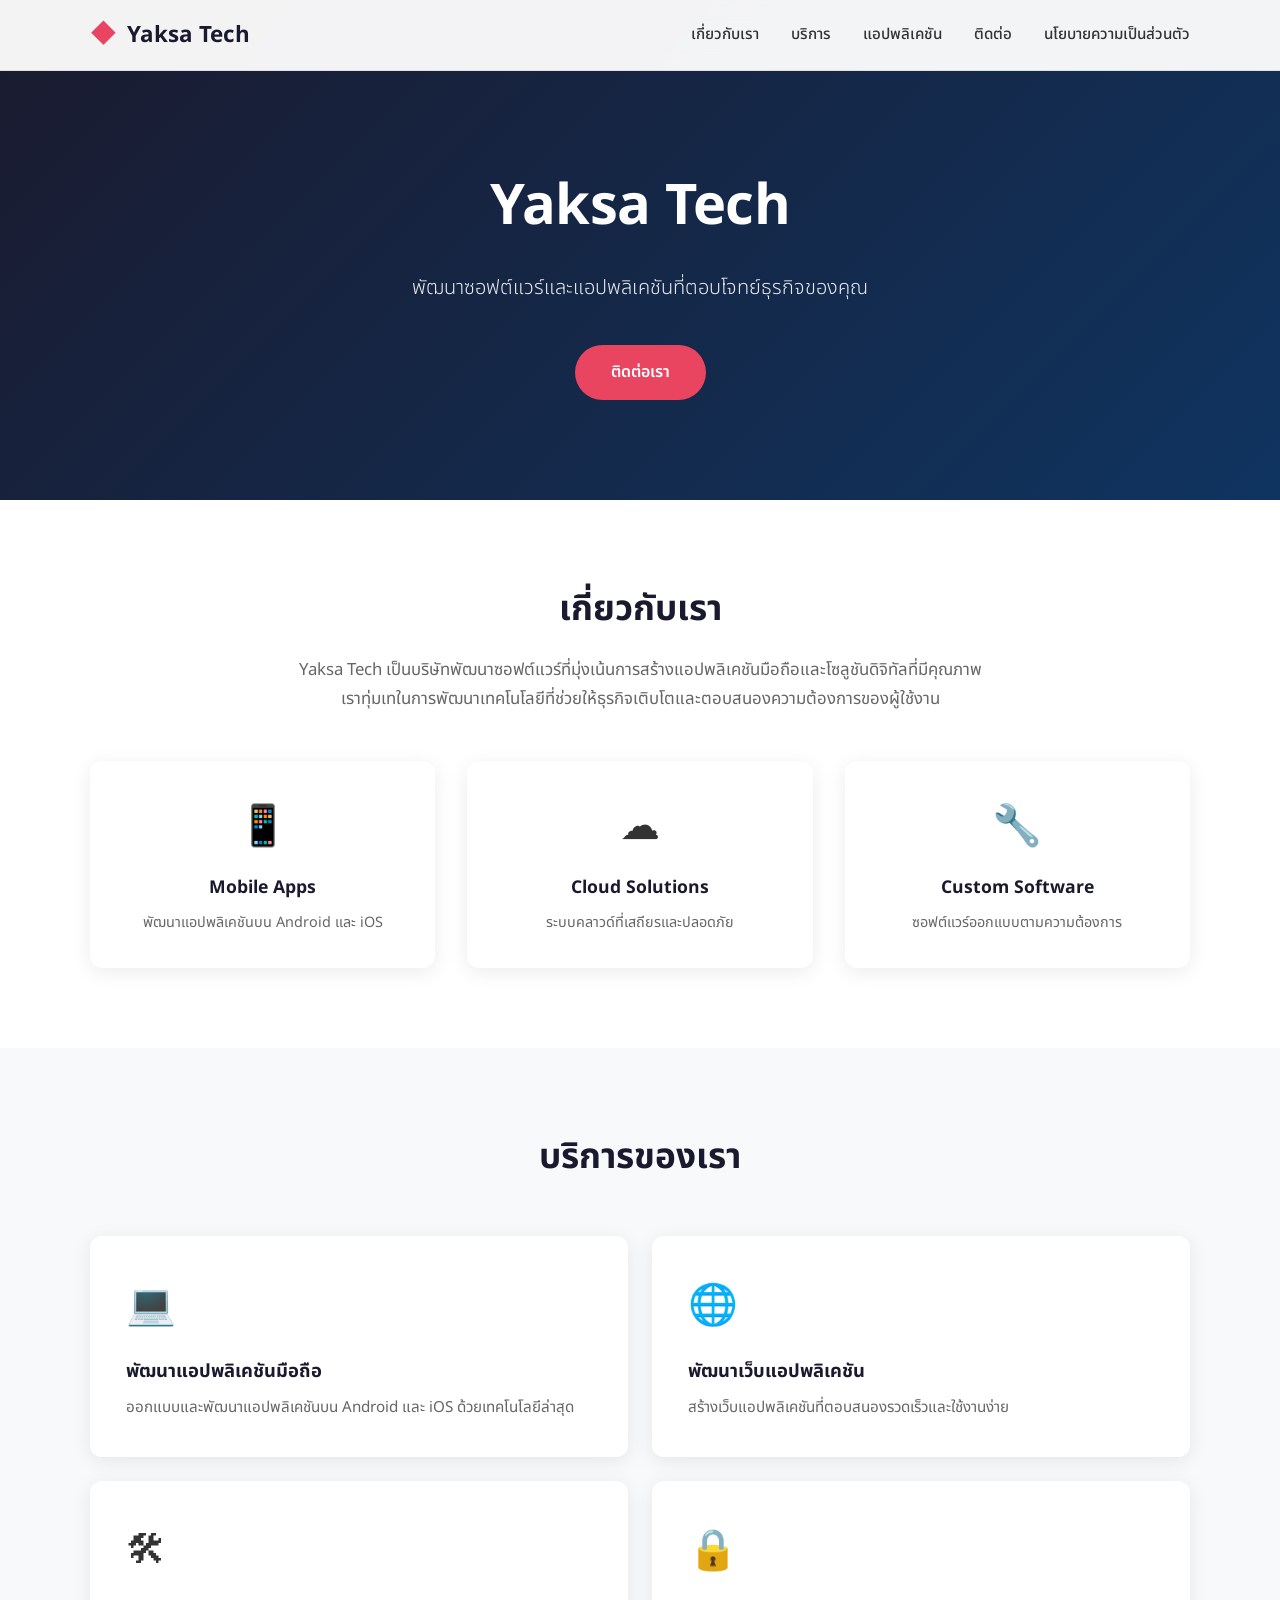
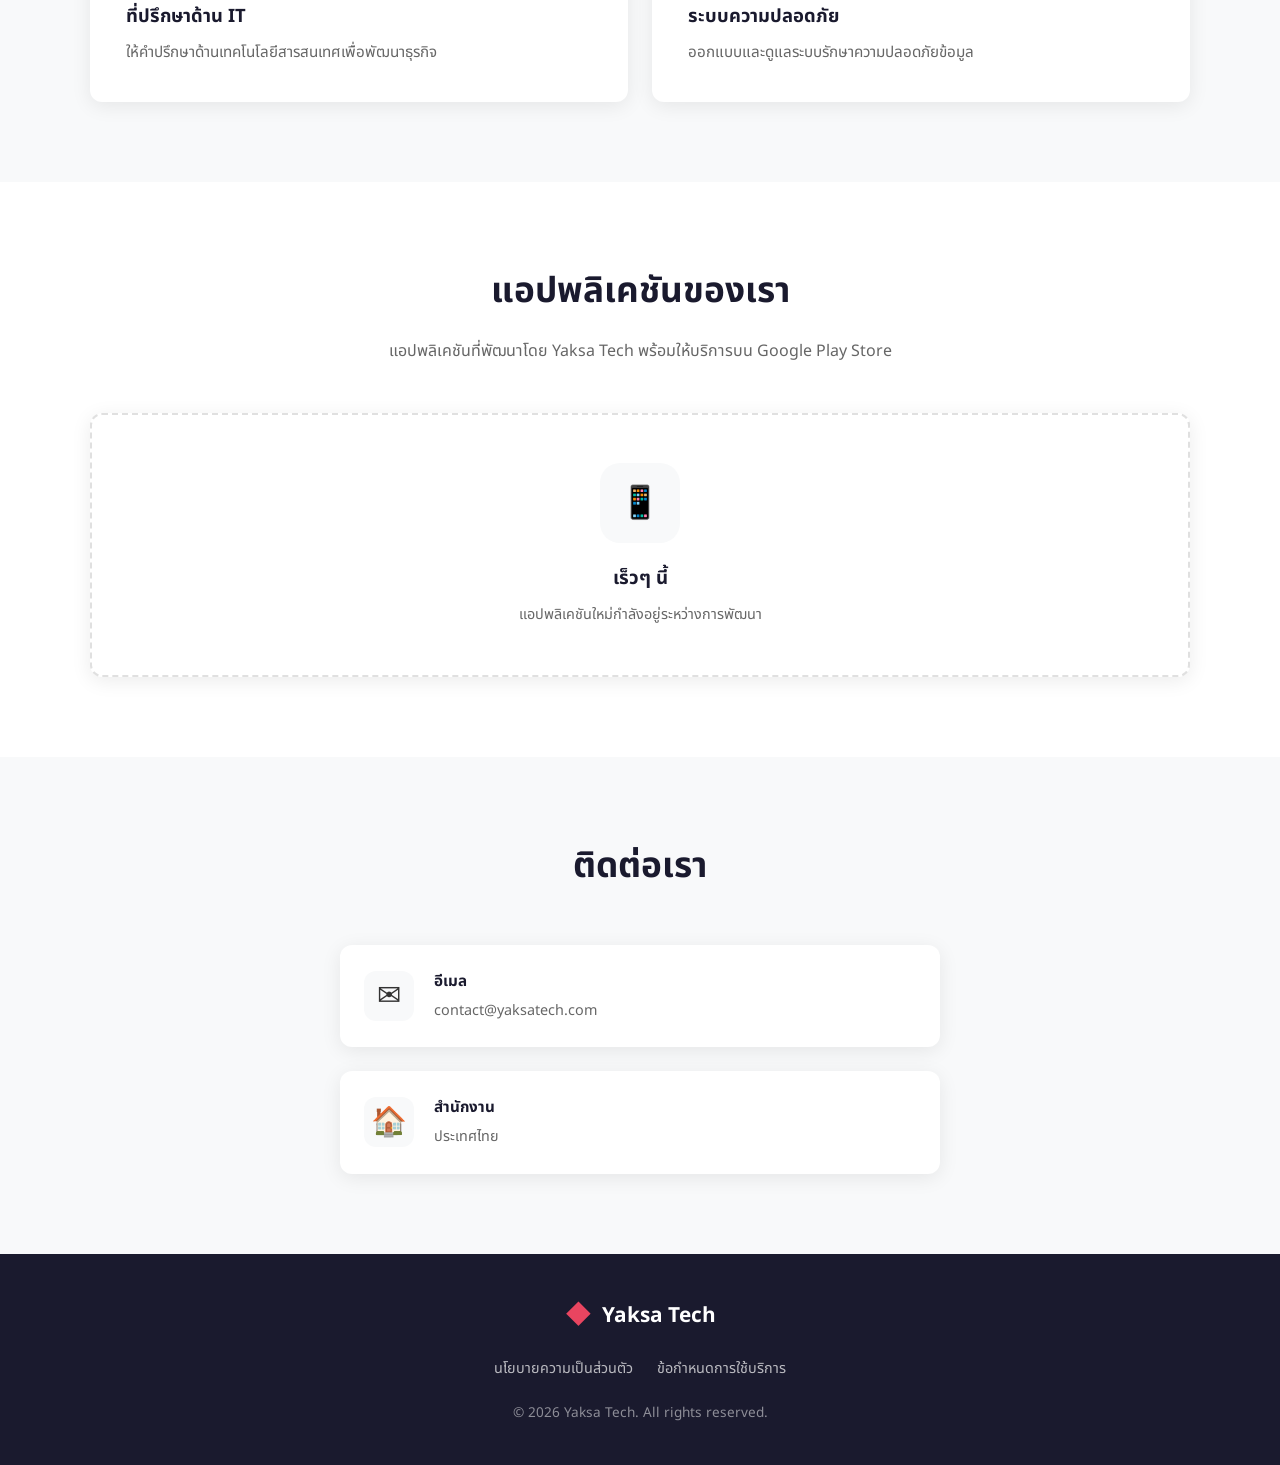
==== index.html @ f7145e3e "Initial commit: Yaksa Tech organization website - Homepage with company info, services, and contact " ====
<!DOCTYPE html>
<html lang="th">
<head>
    <meta charset="UTF-8">
    <meta name="viewport" content="width=device-width, initial-scale=1.0">
    <meta name="description" content="Yaksa Tech - บริษัทพัฒนาซอฟต์แวร์และแอปพลิเคชันมือถือ">
    <meta name="google-site-verification" content="">
    <title>Yaksa Tech - Software Development</title>
    <link rel="stylesheet" href="css/style.css">
    <link rel="preconnect" href="https://fonts.googleapis.com">
    <link rel="preconnect" href="https://fonts.gstatic.com" crossorigin>
    <link href="https://fonts.googleapis.com/css2?family=Noto+Sans+Thai:wght@300;400;600;700&family=Inter:wght@300;400;600;700&display=swap" rel="stylesheet">
</head>
<body>
    <header class="header">
        <nav class="nav container">
            <a href="/" class="logo">
                <span class="logo-icon">&#9670;</span>
                <span class="logo-text">Yaksa Tech</span>
            </a>
            <ul class="nav-links">
                <li><a href="#about">เกี่ยวกับเรา</a></li>
                <li><a href="#services">บริการ</a></li>
                <li><a href="#apps">แอปพลิเคชัน</a></li>
                <li><a href="#contact">ติดต่อ</a></li>
                <li><a href="privacy-policy.html">นโยบายความเป็นส่วนตัว</a></li>
            </ul>
            <button class="nav-toggle" aria-label="Toggle menu">
                <span></span>
                <span></span>
                <span></span>
            </button>
        </nav>
    </header>

    <section class="hero">
        <div class="container">
            <h1>Yaksa Tech</h1>
            <p class="hero-subtitle">พัฒนาซอฟต์แวร์และแอปพลิเคชันที่ตอบโจทย์ธุรกิจของคุณ</p>
            <a href="#contact" class="btn btn-primary">ติดต่อเรา</a>
        </div>
    </section>

    <section id="about" class="section">
        <div class="container">
            <h2 class="section-title">เกี่ยวกับเรา</h2>
            <div class="about-content">
                <p>Yaksa Tech เป็นบริษัทพัฒนาซอฟต์แวร์ที่มุ่งเน้นการสร้างแอปพลิเคชันมือถือและโซลูชันดิจิทัลที่มีคุณภาพ เราทุ่มเทในการพัฒนาเทคโนโลยีที่ช่วยให้ธุรกิจเติบโตและตอบสนองความต้องการของผู้ใช้งาน</p>
                <div class="stats">
                    <div class="stat">
                        <span class="stat-icon">&#128241;</span>
                        <h3>Mobile Apps</h3>
                        <p>พัฒนาแอปพลิเคชันบน Android และ iOS</p>
                    </div>
                    <div class="stat">
                        <span class="stat-icon">&#9729;</span>
                        <h3>Cloud Solutions</h3>
                        <p>ระบบคลาวด์ที่เสถียรและปลอดภัย</p>
                    </div>
                    <div class="stat">
                        <span class="stat-icon">&#128295;</span>
                        <h3>Custom Software</h3>
                        <p>ซอฟต์แวร์ออกแบบตามความต้องการ</p>
                    </div>
                </div>
            </div>
        </div>
    </section>

    <section id="services" class="section section-alt">
        <div class="container">
            <h2 class="section-title">บริการของเรา</h2>
            <div class="services-grid">
                <div class="service-card">
                    <div class="service-icon">&#128187;</div>
                    <h3>พัฒนาแอปพลิเคชันมือถือ</h3>
                    <p>ออกแบบและพัฒนาแอปพลิเคชันบน Android และ iOS ด้วยเทคโนโลยีล่าสุด</p>
                </div>
                <div class="service-card">
                    <div class="service-icon">&#127760;</div>
                    <h3>พัฒนาเว็บแอปพลิเคชัน</h3>
                    <p>สร้างเว็บแอปพลิเคชันที่ตอบสนองรวดเร็วและใช้งานง่าย</p>
                </div>
                <div class="service-card">
                    <div class="service-icon">&#128736;</div>
                    <h3>ที่ปรึกษาด้าน IT</h3>
                    <p>ให้คำปรึกษาด้านเทคโนโลยีสารสนเทศเพื่อพัฒนาธุรกิจ</p>
                </div>
                <div class="service-card">
                    <div class="service-icon">&#128274;</div>
                    <h3>ระบบความปลอดภัย</h3>
                    <p>ออกแบบและดูแลระบบรักษาความปลอดภัยข้อมูล</p>
                </div>
            </div>
        </div>
    </section>

    <section id="apps" class="section">
        <div class="container">
            <h2 class="section-title">แอปพลิเคชันของเรา</h2>
            <p class="section-desc">แอปพลิเคชันที่พัฒนาโดย Yaksa Tech พร้อมให้บริการบน Google Play Store</p>
            <div class="apps-grid">
                <div class="app-card">
                    <div class="app-placeholder">
                        <span>&#128241;</span>
                    </div>
                    <h3>เร็วๆ นี้</h3>
                    <p>แอปพลิเคชันใหม่กำลังอยู่ระหว่างการพัฒนา</p>
                </div>
            </div>
        </div>
    </section>

    <section id="contact" class="section section-alt">
        <div class="container">
            <h2 class="section-title">ติดต่อเรา</h2>
            <div class="contact-content">
                <div class="contact-info">
                    <div class="contact-item">
                        <span class="contact-icon">&#9993;</span>
                        <div>
                            <h3>อีเมล</h3>
                            <p>contact@yaksatech.com</p>
                        </div>
                    </div>
                    <div class="contact-item">
                        <span class="contact-icon">&#127968;</span>
                        <div>
                            <h3>สำนักงาน</h3>
                            <p>ประเทศไทย</p>
                        </div>
                    </div>
                </div>
            </div>
        </div>
    </section>

    <footer class="footer">
        <div class="container">
            <div class="footer-content">
                <div class="footer-brand">
                    <span class="logo-icon">&#9670;</span>
                    <span class="logo-text">Yaksa Tech</span>
                </div>
                <div class="footer-links">
                    <a href="privacy-policy.html">นโยบายความเป็นส่วนตัว</a>
                    <a href="terms-of-service.html">ข้อกำหนดการใช้บริการ</a>
                </div>
                <p class="footer-copy">&copy; 2026 Yaksa Tech. All rights reserved.</p>
            </div>
        </div>
    </footer>

    <script src="js/main.js"></script>
</body>
</html>
---- css/style.css ----
* {
    margin: 0;
    padding: 0;
    box-sizing: border-box;
}

:root {
    --primary: #1a1a2e;
    --primary-light: #16213e;
    --accent: #0f3460;
    --accent-bright: #e94560;
    --text: #333;
    --text-light: #666;
    --bg: #ffffff;
    --bg-alt: #f8f9fa;
    --border: #e0e0e0;
    --radius: 12px;
    --shadow: 0 4px 20px rgba(0, 0, 0, 0.08);
    --transition: all 0.3s ease;
}

html {
    scroll-behavior: smooth;
}

body {
    font-family: 'Noto Sans Thai', 'Inter', sans-serif;
    color: var(--text);
    background: var(--bg);
    line-height: 1.7;
}

.container {
    max-width: 1140px;
    margin: 0 auto;
    padding: 0 20px;
}

/* Header */
.header {
    position: fixed;
    top: 0;
    left: 0;
    right: 0;
    z-index: 1000;
    background: rgba(255, 255, 255, 0.95);
    backdrop-filter: blur(10px);
    border-bottom: 1px solid var(--border);
}

.nav {
    display: flex;
    align-items: center;
    justify-content: space-between;
    height: 70px;
}

.logo {
    display: flex;
    align-items: center;
    gap: 10px;
    text-decoration: none;
    color: var(--primary);
    font-weight: 700;
    font-size: 1.4rem;
}

.logo-icon {
    color: var(--accent-bright);
    font-size: 1.6rem;
}

.nav-links {
    display: flex;
    list-style: none;
    gap: 32px;
}

.nav-links a {
    text-decoration: none;
    color: var(--text);
    font-size: 0.95rem;
    font-weight: 500;
    transition: var(--transition);
}

.nav-links a:hover {
    color: var(--accent-bright);
}

.nav-toggle {
    display: none;
    flex-direction: column;
    gap: 5px;
    background: none;
    border: none;
    cursor: pointer;
    padding: 5px;
}

.nav-toggle span {
    display: block;
    width: 24px;
    height: 2px;
    background: var(--primary);
    transition: var(--transition);
}

/* Hero */
.hero {
    padding: 160px 0 100px;
    background: linear-gradient(135deg, var(--primary) 0%, var(--accent) 100%);
    color: white;
    text-align: center;
}

.hero h1 {
    font-size: 3.5rem;
    font-weight: 700;
    margin-bottom: 16px;
    letter-spacing: -0.5px;
}

.hero-subtitle {
    font-size: 1.25rem;
    opacity: 0.9;
    margin-bottom: 40px;
    font-weight: 300;
}

.btn {
    display: inline-block;
    padding: 14px 36px;
    border-radius: 50px;
    text-decoration: none;
    font-weight: 600;
    font-size: 1rem;
    transition: var(--transition);
    cursor: pointer;
    border: none;
}

.btn-primary {
    background: var(--accent-bright);
    color: white;
}

.btn-primary:hover {
    background: #d63851;
    transform: translateY(-2px);
    box-shadow: 0 8px 25px rgba(233, 69, 96, 0.3);
}

/* Sections */
.section {
    padding: 80px 0;
}

.section-alt {
    background: var(--bg-alt);
}

.section-title {
    text-align: center;
    font-size: 2.2rem;
    font-weight: 700;
    color: var(--primary);
    margin-bottom: 16px;
}

.section-desc {
    text-align: center;
    color: var(--text-light);
    max-width: 600px;
    margin: 0 auto 48px;
}

/* About */
.about-content > p {
    text-align: center;
    max-width: 700px;
    margin: 0 auto 48px;
    color: var(--text-light);
    font-size: 1.05rem;
}

.stats {
    display: grid;
    grid-template-columns: repeat(3, 1fr);
    gap: 32px;
}

.stat {
    text-align: center;
    padding: 32px 24px;
    border-radius: var(--radius);
    background: white;
    box-shadow: var(--shadow);
    transition: var(--transition);
}

.stat:hover {
    transform: translateY(-4px);
    box-shadow: 0 8px 30px rgba(0, 0, 0, 0.12);
}

.stat-icon {
    font-size: 2.5rem;
    display: block;
    margin-bottom: 12px;
}

.stat h3 {
    font-size: 1.1rem;
    color: var(--primary);
    margin-bottom: 8px;
}

.stat p {
    color: var(--text-light);
    font-size: 0.9rem;
}

/* Services */
.services-grid {
    display: grid;
    grid-template-columns: repeat(2, 1fr);
    gap: 24px;
    margin-top: 48px;
}

.service-card {
    padding: 36px;
    background: white;
    border-radius: var(--radius);
    box-shadow: var(--shadow);
    transition: var(--transition);
}

.service-card:hover {
    transform: translateY(-4px);
    box-shadow: 0 8px 30px rgba(0, 0, 0, 0.12);
}

.service-icon {
    font-size: 2.5rem;
    margin-bottom: 16px;
}

.service-card h3 {
    font-size: 1.15rem;
    color: var(--primary);
    margin-bottom: 8px;
}

.service-card p {
    color: var(--text-light);
    font-size: 0.95rem;
}

/* Apps */
.apps-grid {
    display: grid;
    grid-template-columns: repeat(auto-fit, minmax(280px, 1fr));
    gap: 24px;
    margin-top: 48px;
}

.app-card {
    text-align: center;
    padding: 48px 32px;
    background: white;
    border-radius: var(--radius);
    box-shadow: var(--shadow);
    border: 2px dashed var(--border);
}

.app-placeholder {
    width: 80px;
    height: 80px;
    margin: 0 auto 20px;
    background: var(--bg-alt);
    border-radius: 20px;
    display: flex;
    align-items: center;
    justify-content: center;
    font-size: 2rem;
}

.app-card h3 {
    color: var(--primary);
    margin-bottom: 8px;
}

.app-card p {
    color: var(--text-light);
    font-size: 0.9rem;
}

/* Contact */
.contact-content {
    max-width: 600px;
    margin: 48px auto 0;
}

.contact-info {
    display: flex;
    flex-direction: column;
    gap: 24px;
}

.contact-item {
    display: flex;
    align-items: center;
    gap: 20px;
    padding: 24px;
    background: white;
    border-radius: var(--radius);
    box-shadow: var(--shadow);
}

.contact-icon {
    font-size: 1.8rem;
    min-width: 50px;
    height: 50px;
    display: flex;
    align-items: center;
    justify-content: center;
    background: var(--bg-alt);
    border-radius: 12px;
}

.contact-item h3 {
    font-size: 0.95rem;
    color: var(--primary);
    margin-bottom: 4px;
}

.contact-item p {
    color: var(--text-light);
    font-size: 0.9rem;
}

/* Footer */
.footer {
    background: var(--primary);
    color: white;
    padding: 40px 0;
}

.footer-content {
    text-align: center;
}

.footer-brand {
    display: flex;
    align-items: center;
    justify-content: center;
    gap: 10px;
    font-size: 1.3rem;
    font-weight: 700;
    margin-bottom: 20px;
}

.footer-brand .logo-icon {
    color: var(--accent-bright);
}

.footer-links {
    display: flex;
    justify-content: center;
    gap: 24px;
    margin-bottom: 20px;
}

.footer-links a {
    color: rgba(255, 255, 255, 0.7);
    text-decoration: none;
    font-size: 0.9rem;
    transition: var(--transition);
}

.footer-links a:hover {
    color: white;
}

.footer-copy {
    color: rgba(255, 255, 255, 0.5);
    font-size: 0.85rem;
}

/* Responsive */
@media (max-width: 768px) {
    .nav-toggle {
        display: flex;
    }

    .nav-links {
        display: none;
        position: absolute;
        top: 70px;
        left: 0;
        right: 0;
        background: white;
        flex-direction: column;
        padding: 20px;
        gap: 16px;
        border-bottom: 1px solid var(--border);
        box-shadow: var(--shadow);
    }

    .nav-links.active {
        display: flex;
    }

    .hero h1 {
        font-size: 2.2rem;
    }

    .hero-subtitle {
        font-size: 1rem;
    }

    .stats {
        grid-template-columns: 1fr;
    }

    .services-grid {
        grid-template-columns: 1fr;
    }

    .section {
        padding: 60px 0;
    }

    .section-title {
        font-size: 1.8rem;
    }

    .footer-links {
        flex-direction: column;
        gap: 12px;
    }
}
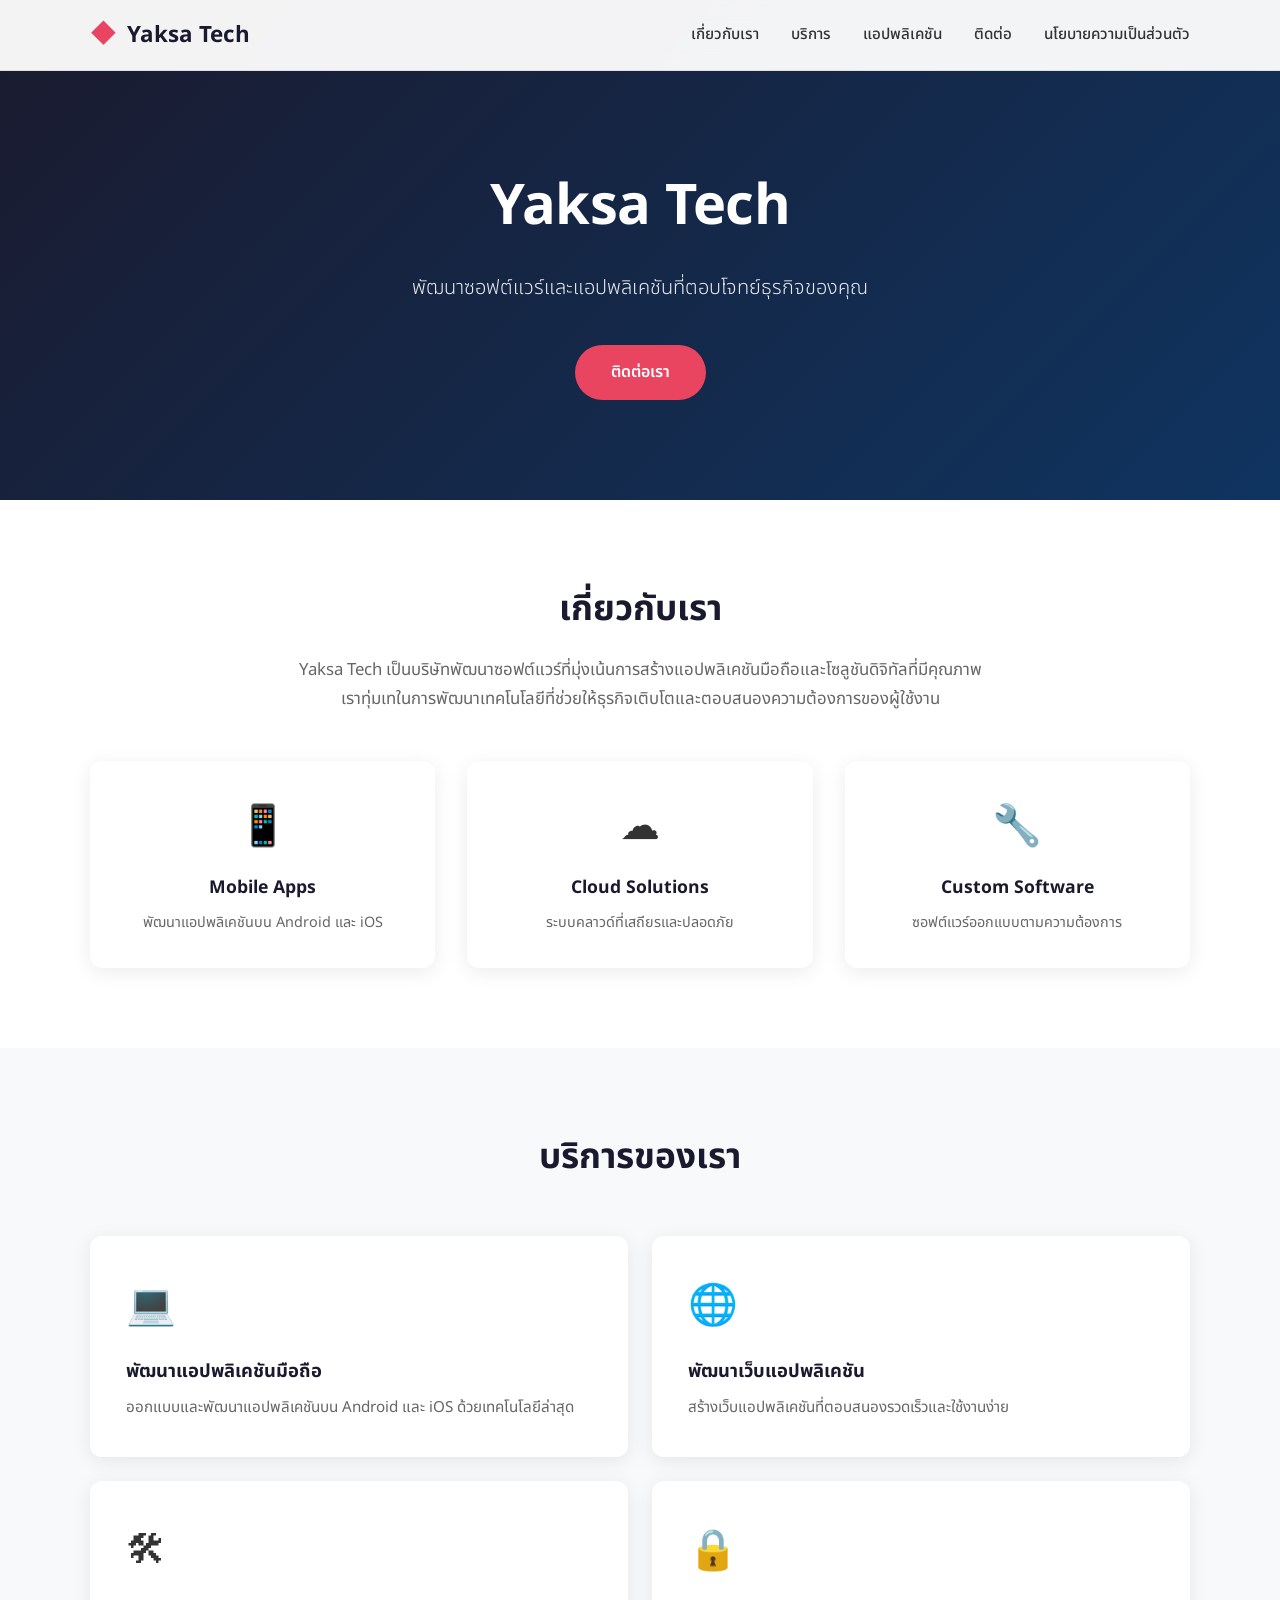
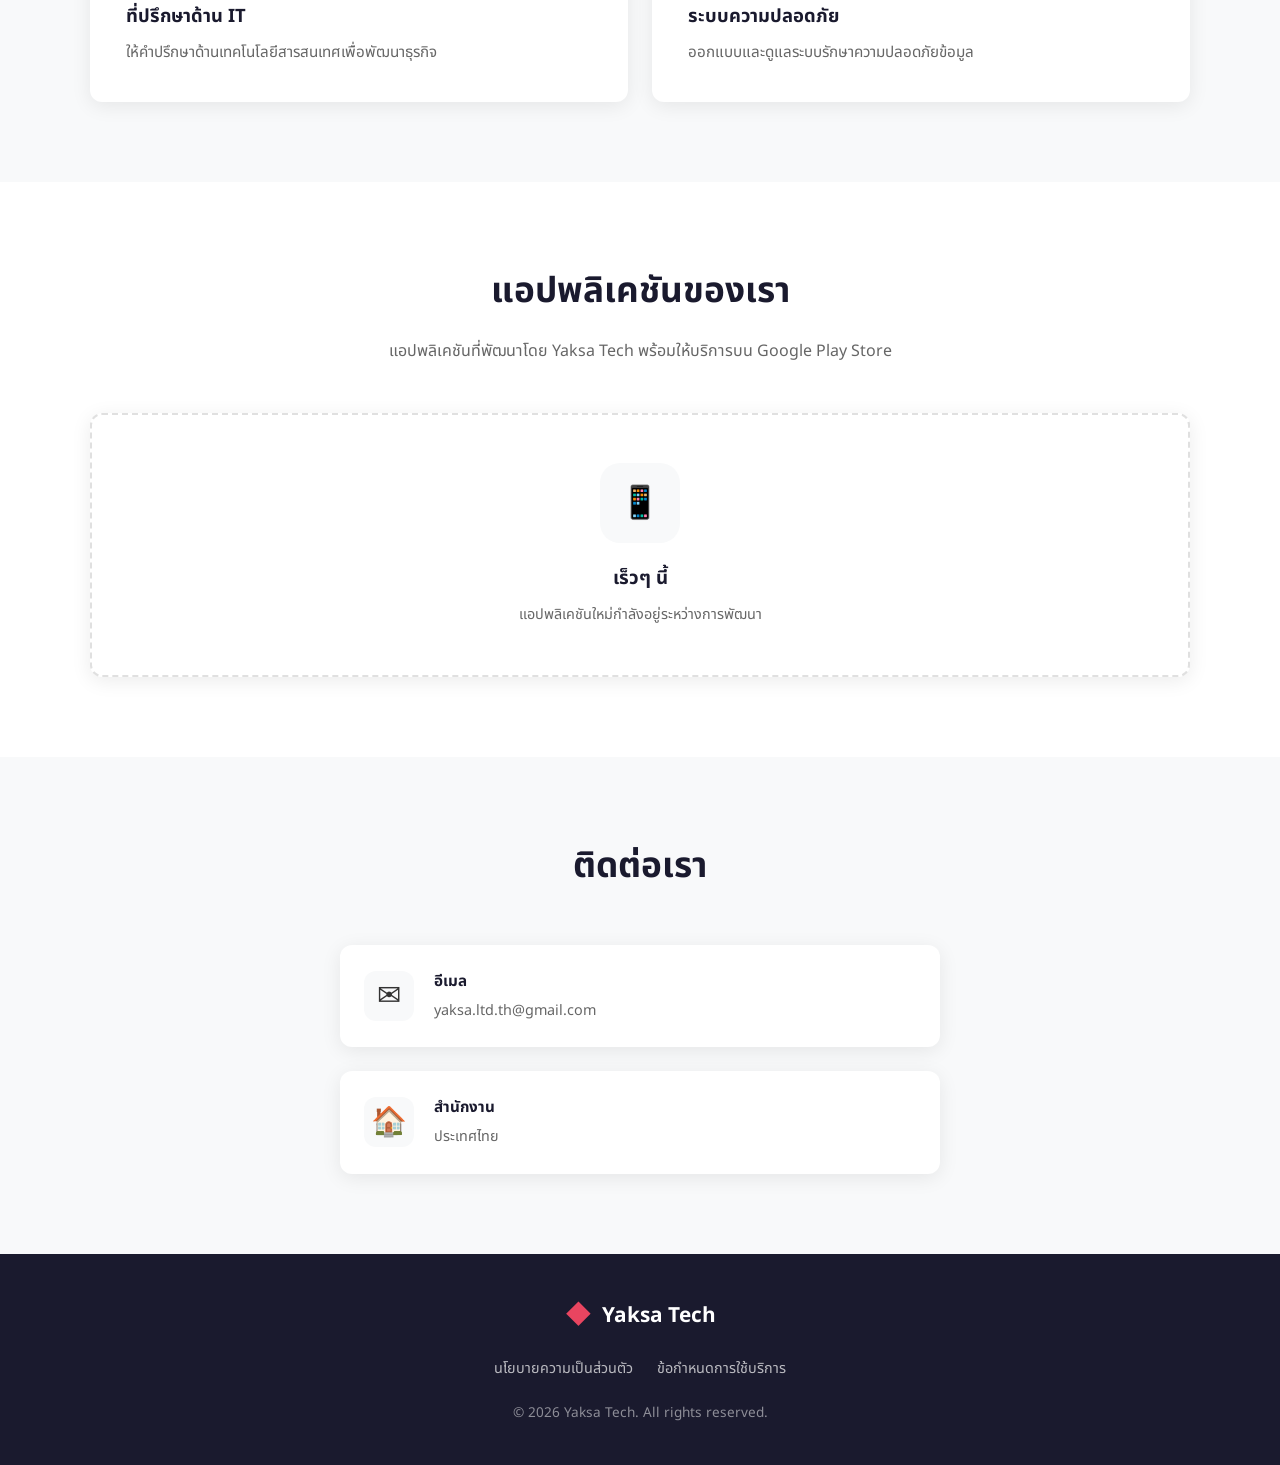
==== commit b8a38eff: "Add files via upload" ====
--- a/index.html
+++ b/index.html
@@ -120,7 +120,7 @@
                         <span class="contact-icon">&#9993;</span>
                         <div>
                             <h3>อีเมล</h3>
-                            <p>contact@yaksatech.com</p>
+                            <p>yaksa.ltd.th@gmail.com</p>
                         </div>
                     </div>
                     <div class="contact-item">
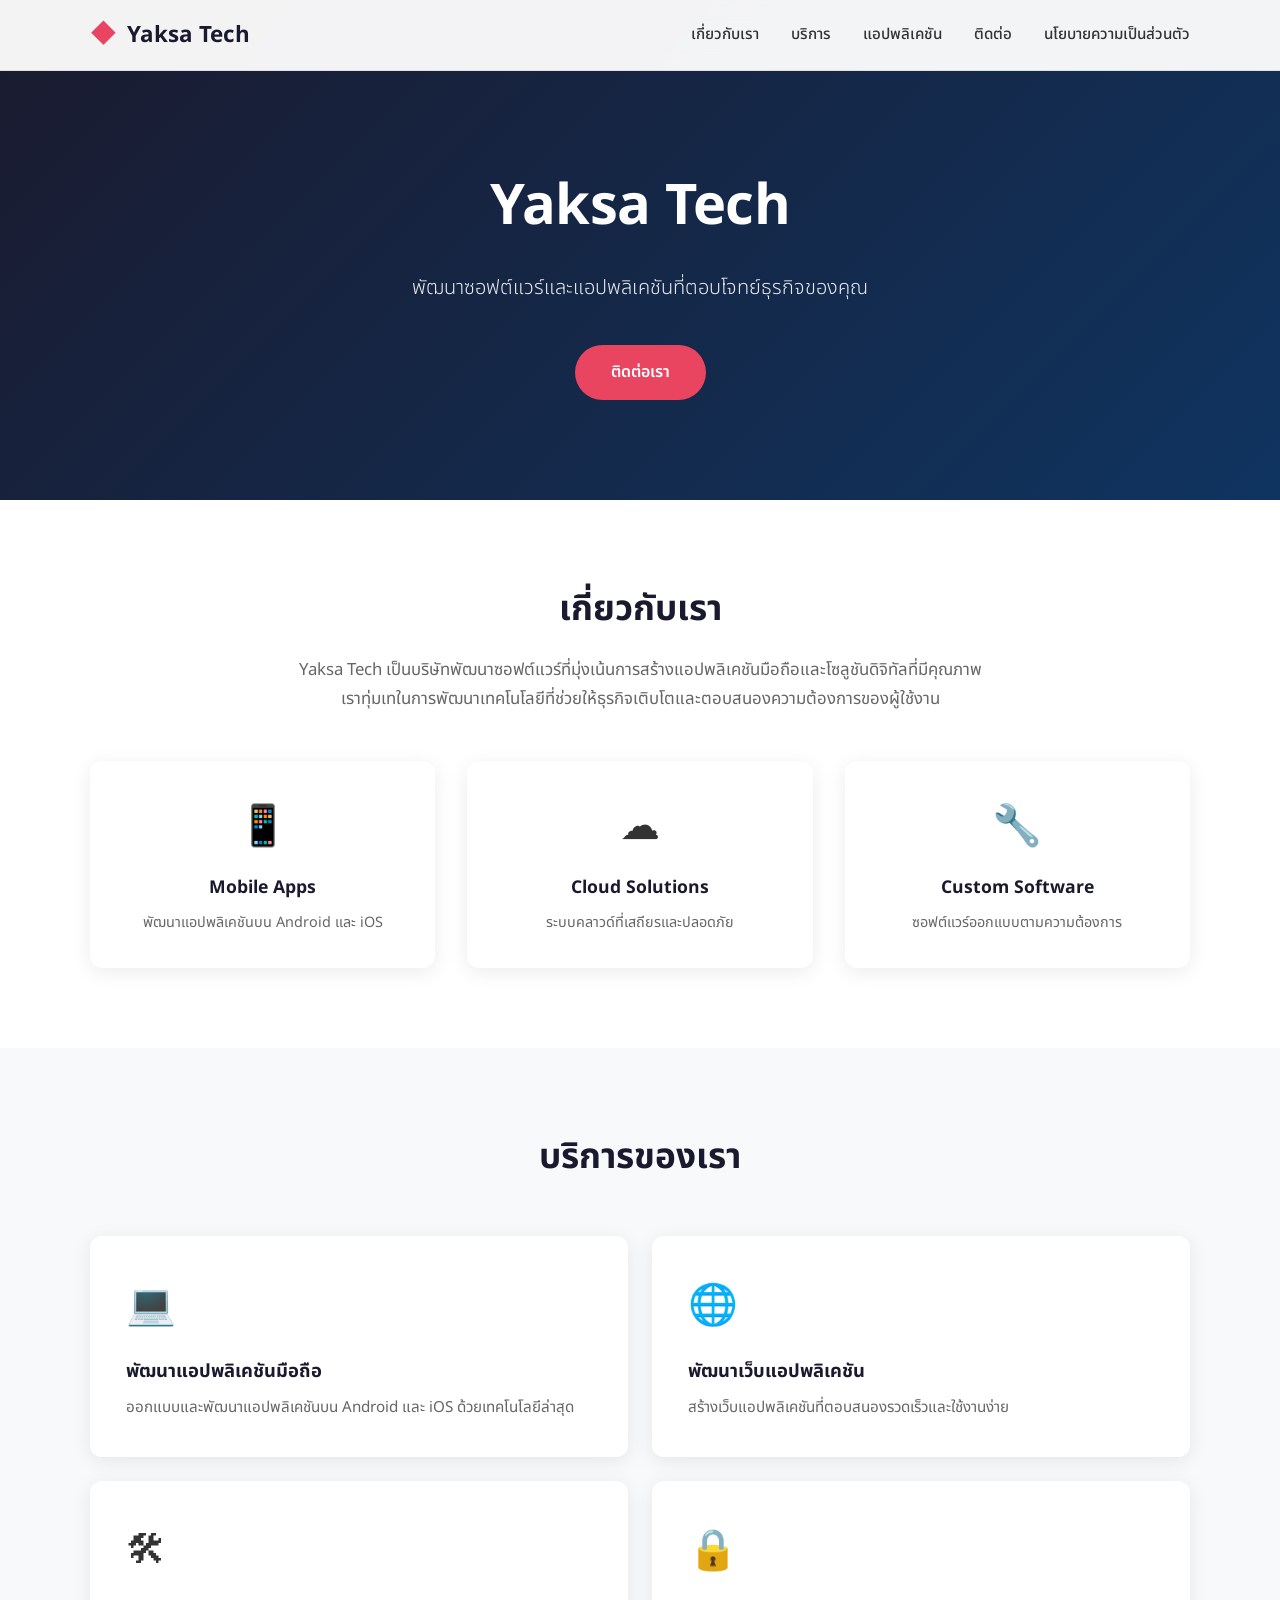
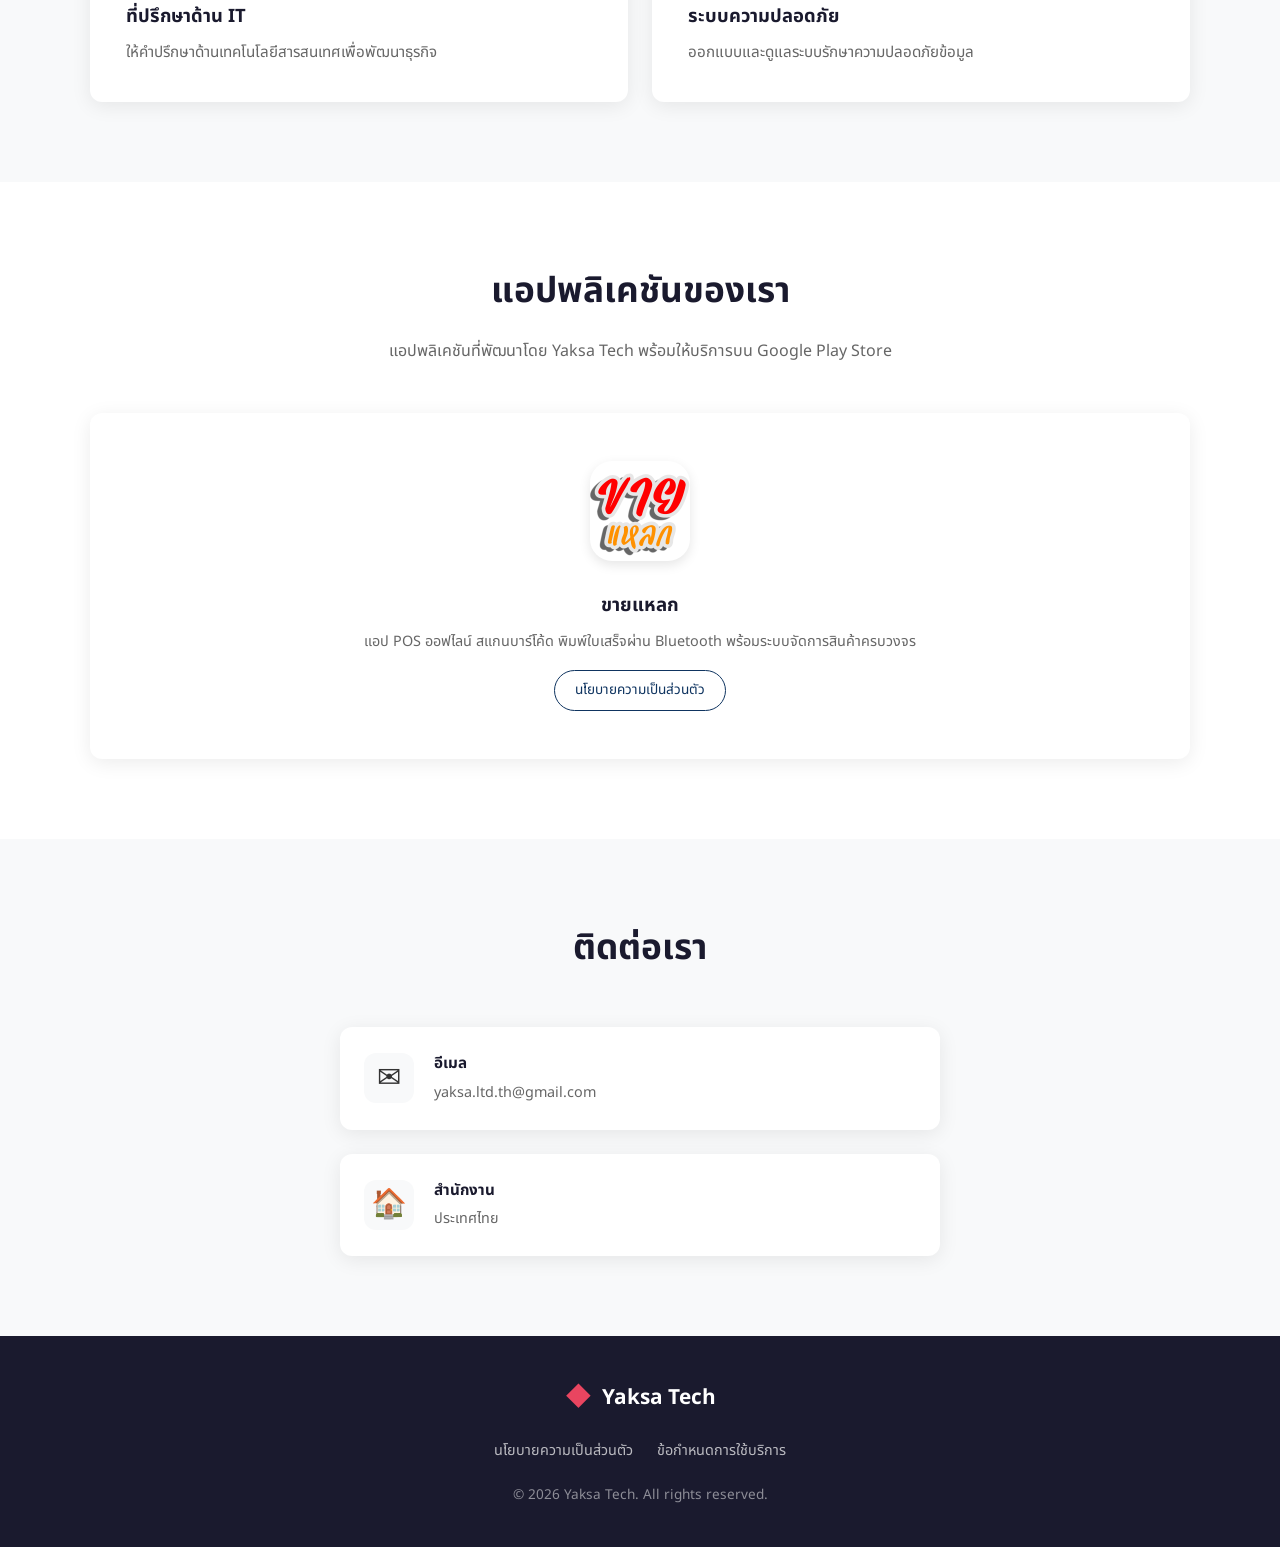
==== commit 247d108a: "Add Khai Lheak app listing and privacy policy - Add app ขายแหลก with logo to apps section on homepag" ====
--- a/index.html
+++ b/index.html
@@ -1,15 +1,16 @@
 <!DOCTYPE html>
 <html lang="th">
 <head>
+	<meta name="google-site-verification" content="zA-KcD-X9YuZ-LpkXIDIQZlN8xUfpDwu5UzogNiboJs" />
     <meta charset="UTF-8">
     <meta name="viewport" content="width=device-width, initial-scale=1.0">
     <meta name="description" content="Yaksa Tech - บริษัทพัฒนาซอฟต์แวร์และแอปพลิเคชันมือถือ">
-    <meta name="google-site-verification" content="">
     <title>Yaksa Tech - Software Development</title>
     <link rel="stylesheet" href="css/style.css">
     <link rel="preconnect" href="https://fonts.googleapis.com">
     <link rel="preconnect" href="https://fonts.gstatic.com" crossorigin>
     <link href="https://fonts.googleapis.com/css2?family=Noto+Sans+Thai:wght@300;400;600;700&family=Inter:wght@300;400;600;700&display=swap" rel="stylesheet">
+	
 </head>
 <body>
     <header class="header">
@@ -100,12 +101,13 @@
             <h2 class="section-title">แอปพลิเคชันของเรา</h2>
             <p class="section-desc">แอปพลิเคชันที่พัฒนาโดย Yaksa Tech พร้อมให้บริการบน Google Play Store</p>
             <div class="apps-grid">
-                <div class="app-card">
-                    <div class="app-placeholder">
-                        <span>&#128241;</span>
+                <div class="app-card app-card-real">
+                    <img src="assets/khai-lheak-logo.png" alt="ขายแหลก" class="app-icon">
+                    <h3>ขายแหลก</h3>
+                    <p>แอป POS ออฟไลน์ สแกนบาร์โค้ด พิมพ์ใบเสร็จผ่าน Bluetooth พร้อมระบบจัดการสินค้าครบวงจร</p>
+                    <div class="app-links">
+                        <a href="privacy-policy-khai-lheak.html" class="app-link">นโยบายความเป็นส่วนตัว</a>
                     </div>
-                    <h3>เร็วๆ นี้</h3>
-                    <p>แอปพลิเคชันใหม่กำลังอยู่ระหว่างการพัฒนา</p>
                 </div>
             </div>
         </div>
--- a/css/style.css
+++ b/css/style.css
@@ -275,6 +275,49 @@
     border: 2px dashed var(--border);
 }
 
+.app-card-real {
+    border: none;
+    transition: var(--transition);
+}
+
+.app-card-real:hover {
+    transform: translateY(-4px);
+    box-shadow: 0 8px 30px rgba(0, 0, 0, 0.12);
+}
+
+.app-icon {
+    width: 100px;
+    height: 100px;
+    border-radius: 22px;
+    object-fit: cover;
+    margin-bottom: 20px;
+    box-shadow: 0 4px 12px rgba(0, 0, 0, 0.1);
+}
+
+.app-links {
+    margin-top: 16px;
+    display: flex;
+    justify-content: center;
+    gap: 12px;
+    flex-wrap: wrap;
+}
+
+.app-link {
+    display: inline-block;
+    padding: 8px 20px;
+    border-radius: 50px;
+    font-size: 0.85rem;
+    text-decoration: none;
+    color: var(--accent);
+    border: 1px solid var(--accent);
+    transition: var(--transition);
+}
+
+.app-link:hover {
+    background: var(--accent);
+    color: white;
+}
+
 .app-placeholder {
     width: 80px;
     height: 80px;
